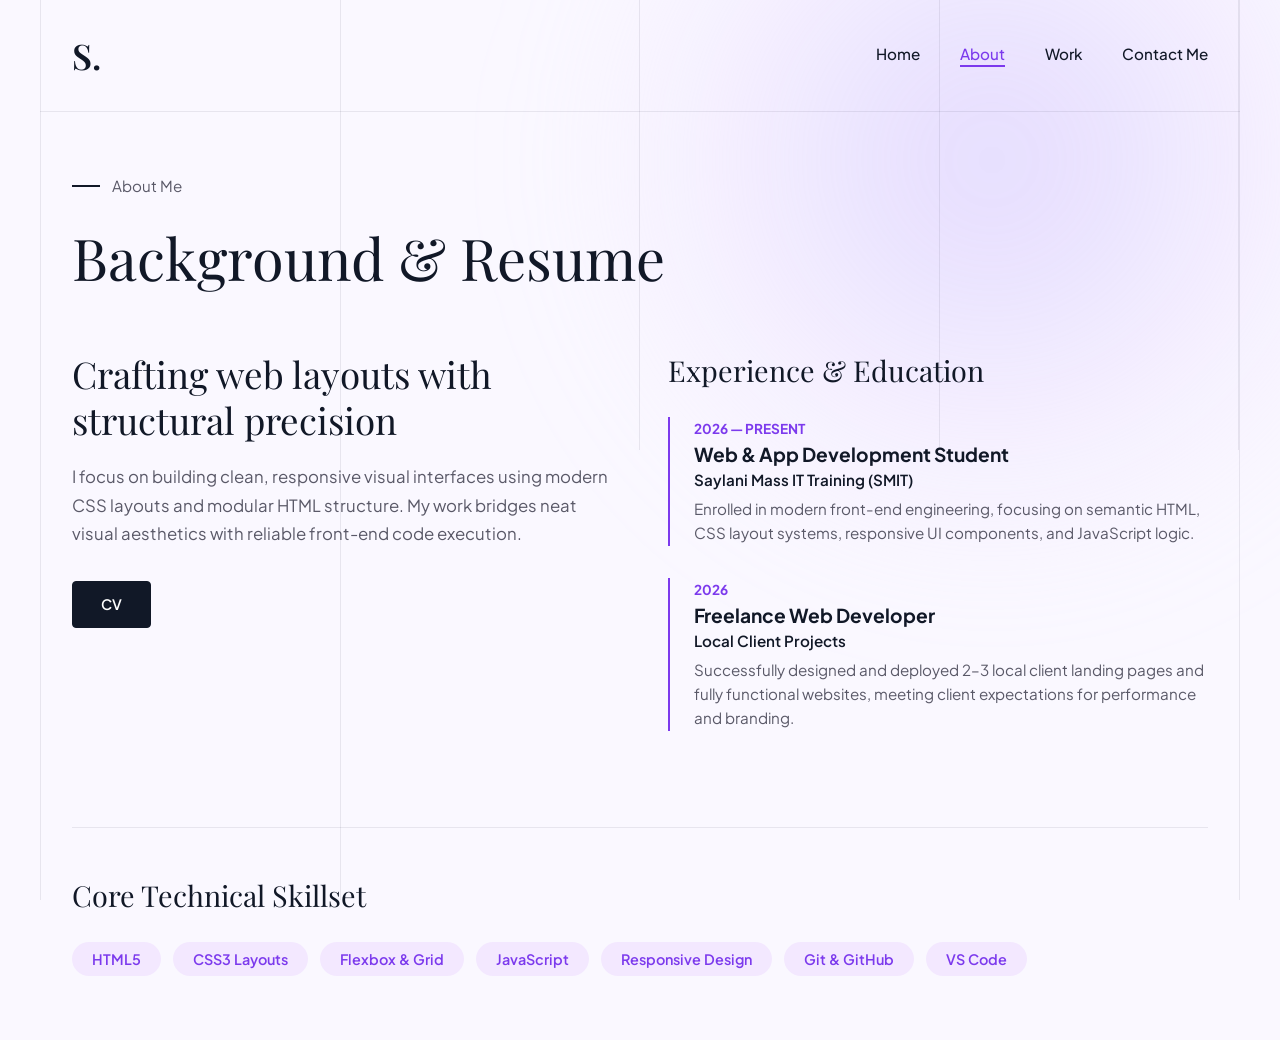
==== about.html @ 7991dbd0 "Initial portfolio commit" ====
<!DOCTYPE html>
<html lang="en">
<head>
    <meta charset="UTF-8">
    <meta name="viewport" content="width=device-width, initial-scale=1.0">
    <title>About — Hooria Usman</title>
    <link rel="preconnect" href="https://fonts.googleapis.com">
    <link rel="preconnect" href="https://fonts.gstatic.com" crossorigin>
    <link href="https://fonts.googleapis.com/css2?family=Playfair+Display:ital,wght@0,400..900;1,400..900&family=Plus+Jakarta+Sans:wght@300;400;500;600;700&display=swap" rel="stylesheet">
    <link rel="stylesheet" href="style.css">
    <link rel="stylesheet" href="about.css">
</head>
<body>
    <div class="ambient-glow"></div>
    <div class="grid-overlay">
        <div class="grid-line"></div>
        <div class="grid-line"></div>
        <div class="grid-line"></div>
        <div class="grid-line"></div>
        <div class="grid-line"></div>
    </div>

    <div class="page-container">
        <header class="site-header">
            <a href="index.html" class="logo">S.</a>

            <nav class="nav-links">
                <a href="index.html" class="nav-link">Home</a>
                <a href="about.html" class="nav-link active">About</a>
                <a href="work.html" class="nav-link">Work</a>
                <a href="contact.html" class="nav-link">Contact Me</a>
            </nav>
        </header>

        <main class="page-main">
            <section class="page-header">
                <div class="eyebrow">
                    <span class="dash"></span>
                    <span>About Me</span>
                </div>
                <h1 class="page-title">Background & Resume</h1>
            </section>

            <section class="about-grid">
                <div class="about-bio-card">
                    <h2>Crafting web layouts with structural precision</h2>
                    <p>
                        I focus on building clean, responsive visual interfaces using modern CSS layouts and modular HTML structure. My work bridges neat visual aesthetics with reliable front-end code execution.
                    </p>
                    <div class="cv-download-box">
                        <a href="#" class="btn-primary">CV</a>
                    </div>
                </div>

                <div class="experience-list">
                    <h2 class="section-subtitle">Experience & Education</h2>
                    
                    <div class="timeline-card">
                        <span class="timeline-year">2026 — Present</span>
                        <h3>Web & App Development Student</h3>
                        <p class="timeline-org">Saylani Mass IT Training (SMIT)</p>
                        <p class="timeline-desc">
                            Enrolled in modern front-end engineering, focusing on semantic HTML, CSS layout systems, responsive UI components, and JavaScript logic.
                        </p>
                    </div>

                    <div class="timeline-card">
                        <span class="timeline-year">2026</span>
                        <h3>Freelance Web Developer</h3>
                        <p class="timeline-org">Local Client Projects</p>
                        <p class="timeline-desc">
                            Successfully designed and deployed 2–3 local client landing pages and fully functional websites, meeting client expectations for performance and branding.
                        </p>
                    </div>
                </div>
            </section>

            <section class="skills-section">
                <h2 class="section-subtitle">Core Technical Skillset</h2>
                <div class="skills-pills">
                    <span class="skill-pill">HTML5</span>
                    <span class="skill-pill">CSS3 Layouts</span>
                    <span class="skill-pill">Flexbox & Grid</span>
                    <span class="skill-pill">JavaScript</span>
                    <span class="skill-pill">Responsive Design</span>
                    <span class="skill-pill">Git & GitHub</span>
                    <span class="skill-pill">VS Code</span>
                </div>
            </section>
        </main>
    </div>
</body>
</html>
---- style.css ----
:root {
    --bg-color: #faf8ff;
    --text-primary: #111827;
    --text-secondary: #5a5968;
    --accent-purple: #7c3aed;
    --accent-light: #f3e8ff;
    --border-color: rgba(17, 24, 39, 0.08);
    --font-serif: 'Playfair Display', Georgia, serif;
    --font-sans: 'Plus Jakarta Sans', -apple-system, sans-serif;
}

* {
    margin: 0;
    padding: 0;
    box-sizing: border-box;
}

body {
    background-color: var(--bg-color);
    color: var(--text-primary);
    font-family: var(--font-sans);
    overflow-x: hidden;
    min-height: 100vh;
    position: relative;
}

.ambient-glow {
    position: fixed;
    top: -20vw;
    right: -10vw;
    width: 65vw;
    height: 65vw;
    background: radial-gradient(circle, rgba(196, 181, 253, 0.45) 0%, rgba(233, 213, 255, 0.2) 50%, rgba(250, 248, 255, 0) 70%);
    filter: blur(70px);
    pointer-events: none;
    z-index: 0;
}

.grid-overlay {
    position: fixed;
    inset: 0;
    max-width: 1200px;
    margin: 0 auto;
    display: grid;
    grid-template-columns: repeat(4, 1fr);
    pointer-events: none;
    z-index: 1;
    border-left: 1px solid var(--border-color);
    border-right: 1px solid var(--border-color);
}

.grid-line {
    border-right: 1px solid var(--border-color);
}

.page-container {
    position: relative;
    z-index: 2;
    max-width: 1200px;
    margin: 0 auto;
    min-height: 100vh;
    display: flex;
    flex-direction: column;
}

.site-header {
    display: flex;
    align-items: center;
    justify-content: space-between;
    padding: 2rem;
    border-bottom: 1px solid var(--border-color);
}

.logo {
    font-family: var(--font-serif);
    font-size: 2.2rem;
    font-weight: 600;
    color: var(--text-primary);
    text-decoration: none;
}

.nav-links {
    display: flex;
    align-items: center;
    gap: 2.5rem;
}

.nav-link {
    text-decoration: none;
    color: var(--text-primary);
    font-weight: 500;
    font-size: 0.95rem;
    position: relative;
    padding-bottom: 0.25rem;
    transition: color 0.25s ease;
}

.nav-link:hover,
.nav-link.active {
    color: var(--accent-purple);
}

.nav-link.active::after {
    content: '';
    position: absolute;
    bottom: 0;
    left: 0;
    width: 100%;
    height: 2px;
    background-color: var(--accent-purple);
}

.hero-section {
    display: grid;
    grid-template-columns: 80px 1fr 1fr;
    flex: 1;
    padding: 4rem 2rem;
    align-items: center;
    gap: 2rem;
}

.social-sidebar {
    display: flex;
    align-items: flex-end;
    height: 100%;
}

.vertical-text {
    writing-mode: vertical-rl;
    transform: rotate(180deg);
    display: flex;
    gap: 1.5rem;
    align-items: center;
    font-size: 0.85rem;
    letter-spacing: 1px;
}

.vertical-text .label {
    font-weight: 700;
    text-transform: uppercase;
}

.vertical-text a {
    text-decoration: none;
    color: var(--text-secondary);
    transition: color 0.2s ease;
}

.vertical-text a:hover {
    color: var(--accent-purple);
}

.eyebrow {
    display: flex;
    align-items: center;
    gap: 0.75rem;
    font-size: 0.95rem;
    color: var(--text-secondary);
    margin-bottom: 1.5rem;
}

.dash {
    display: inline-block;
    width: 28px;
    height: 2px;
    background-color: var(--text-primary);
}

.hero-title {
    font-family: var(--font-serif);
    font-size: clamp(2.8rem, 5.5vw, 4.8rem);
    line-height: 1.08;
    font-weight: 400;
    margin-bottom: 2rem;
}

.hero-actions {
    display: flex;
    gap: 1rem;
    margin-top: 2rem;
    flex-wrap: wrap;
}

.btn-primary {
    display: inline-block;
    background-color: var(--text-primary);
    color: #ffffff;
    padding: 0.85rem 1.75rem;
    text-decoration: none;
    font-weight: 600;
    font-size: 0.9rem;
    border-radius: 4px;
    border: 1px solid var(--text-primary);
    transition: all 0.25s ease;
}

.btn-primary:hover {
    background-color: var(--accent-purple);
    border-color: var(--accent-purple);
}

.btn-secondary {
    display: inline-block;
    background-color: transparent;
    color: var(--text-primary);
    padding: 0.85rem 1.75rem;
    text-decoration: none;
    font-weight: 600;
    font-size: 0.9rem;
    border-radius: 4px;
    border: 1px solid var(--border-color);
    transition: all 0.25s ease;
}

.btn-secondary:hover {
    border-color: var(--text-primary);
    background-color: rgba(17, 24, 39, 0.03);
}

.hero-bio-block {
    display: flex;
    flex-direction: column;
    justify-content: space-between;
    height: 100%;
    padding-left: 2rem;
}

.bio-text-group {
    display: flex;
    gap: 1rem;
}

.bio-paragraph {
    font-size: 1.05rem;
    line-height: 1.7;
    color: var(--text-secondary);
}

.badge-wrapper {
    display: flex;
    justify-content: flex-end;
    margin-top: 3rem;
}

.rotating-badge {
    width: 120px;
    height: 120px;
    animation: rotateStamp 20s linear infinite;
}

@keyframes rotateStamp {
    from {
        transform: rotate(0deg);
    }
    to {
        transform: rotate(360deg);
    }
}

.page-main {
    padding: 4rem 2rem;
    flex: 1;
}

.page-header {
    margin-bottom: 3.5rem;
}

.page-title {
    font-family: var(--font-serif);
    font-size: clamp(2.3rem, 4.5vw, 3.8rem);
    font-weight: 400;
}

@media (max-width: 900px) {
    .hero-section {
        grid-template-columns: 1fr;
        padding: 2.5rem 1.5rem;
        gap: 2.5rem;
    }

    .social-sidebar {
        order: 3;
        height: auto;
    }

    .vertical-text {
        writing-mode: horizontal-tb;
        transform: none;
        flex-direction: row;
    }

    .hero-bio-block {
        padding-left: 0;
    }

    .badge-wrapper {
        justify-content: flex-start;
        margin-top: 2rem;
    }

    .grid-overlay {
        grid-template-columns: repeat(2, 1fr);
    }
}

@media (max-width: 640px) {
    .site-header {
        padding: 1.25rem 1.25rem;
        flex-direction: column;
        gap: 1rem;
        align-items: flex-start;
    }

    .nav-links {
        gap: 1.25rem;
        width: 100%;
        justify-content: space-between;
    }

    .nav-link {
        font-size: 0.875rem;
    }

    .page-main {
        padding: 2.5rem 1.25rem;
    }

    .hero-actions {
        flex-direction: column;
        width: 100%;
    }

    .btn-primary,
    .btn-secondary {
        text-align: center;
        width: 100%;
    }
}
---- about.css ----
.about-grid {
    display: grid;
    grid-template-columns: 1fr 1fr;
    gap: 3.5rem;
    margin-bottom: 4rem;
}

.about-bio-card h2 {
    font-family: var(--font-serif);
    font-size: clamp(1.8rem, 3vw, 2.3rem);
    font-weight: 400;
    margin-bottom: 1.25rem;
    line-height: 1.25;
}

.about-bio-card p {
    font-size: 1.05rem;
    line-height: 1.7;
    color: var(--text-secondary);
    margin-bottom: 2rem;
}

.cv-download-box {
    margin-top: 1.5rem;
}

.section-subtitle {
    font-family: var(--font-serif);
    font-size: 1.8rem;
    font-weight: 400;
    margin-bottom: 1.75rem;
}

.timeline-card {
    border-left: 2px solid var(--accent-purple);
    padding-left: 1.5rem;
    margin-bottom: 2rem;
}

.timeline-year {
    font-size: 0.85rem;
    font-weight: 700;
    color: var(--accent-purple);
    text-transform: uppercase;
}

.timeline-card h3 {
    font-size: 1.2rem;
    margin: 0.25rem 0;
}

.timeline-org {
    font-weight: 600;
    font-size: 0.95rem;
    color: var(--text-primary);
    margin-bottom: 0.5rem;
}

.timeline-desc {
    font-size: 0.95rem;
    line-height: 1.6;
    color: var(--text-secondary);
}

.skills-section {
    border-top: 1px solid var(--border-color);
    padding-top: 3rem;
}

.skills-pills {
    display: flex;
    flex-wrap: wrap;
    gap: 0.75rem;
}

.skill-pill {
    background-color: var(--accent-light);
    color: var(--accent-purple);
    padding: 0.5rem 1.25rem;
    border-radius: 30px;
    font-size: 0.9rem;
    font-weight: 600;
}

@media (max-width: 900px) {
    .about-grid {
        grid-template-columns: 1fr;
        gap: 2.5rem;
    }
}

@media (max-width: 640px) {
    .timeline-card {
        padding-left: 1rem;
    }

    .skill-pill {
        padding: 0.4rem 1rem;
        font-size: 0.825rem;
    }
}
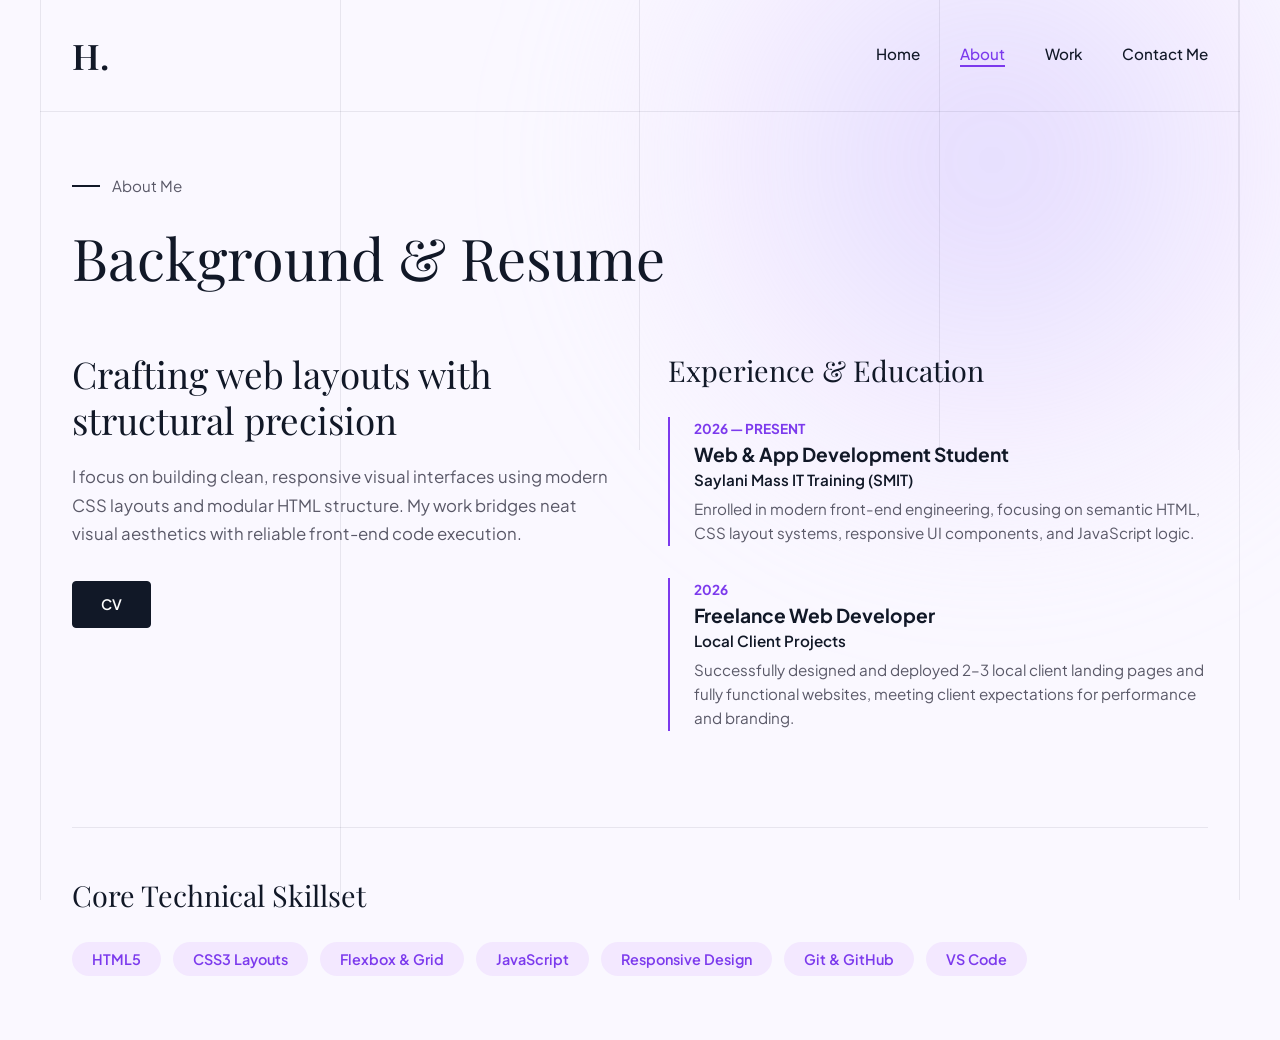
==== commit d620292a: "Update site logo" ====
--- a/about.html
+++ b/about.html
@@ -22,7 +22,7 @@
 
     <div class="page-container">
         <header class="site-header">
-            <a href="index.html" class="logo">S.</a>
+            <a href="index.html" class="logo">H.</a>
 
             <nav class="nav-links">
                 <a href="index.html" class="nav-link">Home</a>
